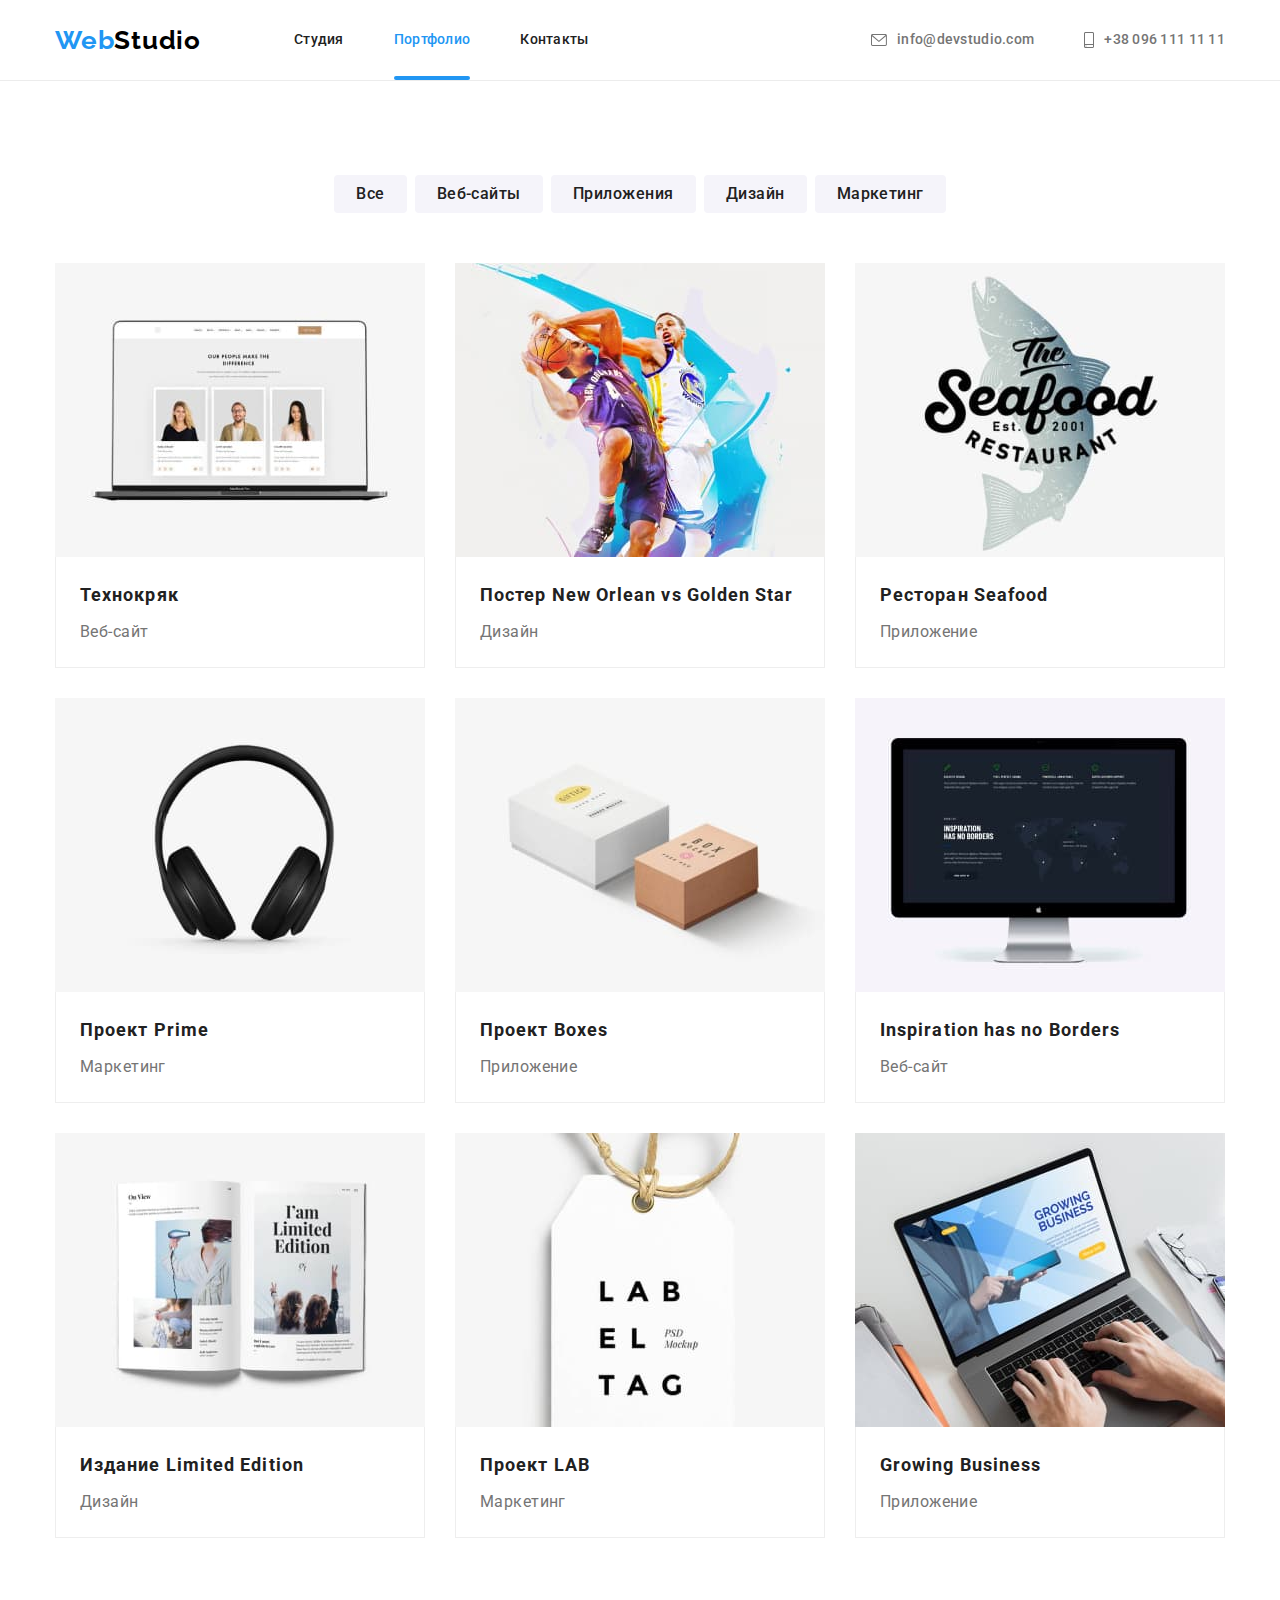
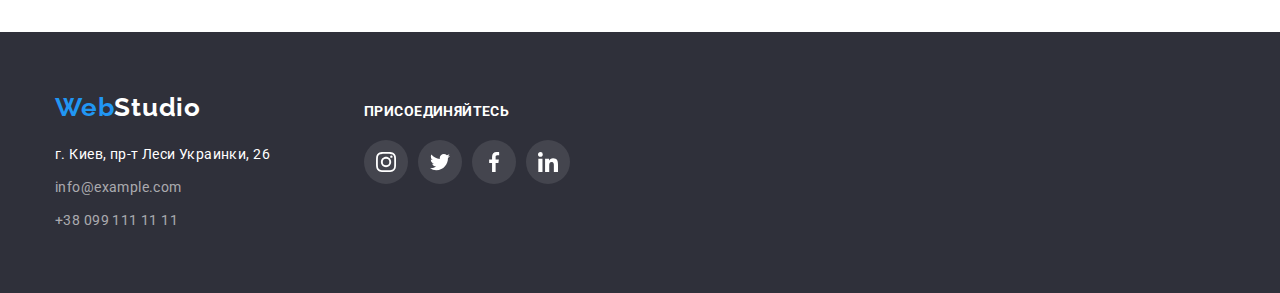
==== portfolio.html @ bb290eb8 "Initial commit" ====
<!DOCTYPE html>
<html lang="ru">
  <head>
    <meta charset="UTF-8" />
    <meta http-equiv="X-UA-Compatible" content="IE=edge" />
    <meta name="viewport" content="width=device-width, initial-scale=1.0" />
    <link rel="preconnect" href="https://fonts.googleapis.com" />
    <link rel="preconnect" href="https://fonts.gstatic.com" crossorigin />
    <link
      href="https://fonts.googleapis.com/css2?family=Raleway:wght@700&family=Roboto:wght@400;500;700;900&display=swap"
      rel="stylesheet"
    />
    <title>WebStudio</title>
    <!-- Normalize styles -->
    <link
      rel="stylesheet"
      href="https://cdnjs.cloudflare.com/ajax/libs/modern-normalize/1.1.0/modern-normalize.css"
    />
    <link rel="stylesheet" href="./styles/styles.css" />
  </head>
  <body>
    <!-- Header -->
    <header>
      <div class="container header-container">
        <!-- Navigation -->
        <nav class="nav-container">
          <a class="logo" href="./index.html">
            <span class="logo-color">Web</span>Studio</a
          >
          <ul class="nav-link-container">
            <li class="link-item">
              <a class="nav-link" href="./index.html">Студия</a>
            </li>
            <li class="link-item">
              <a class="nav-link current" href="./portfolio.html">Портфолио</a>
            </li>
            <li class="link-item">
              <a class="nav-link" href="#Contacts">Контакты</a>
            </li>
          </ul>
        </nav>
        <!--Contacts-->
        <ul class="head-contacts">
          <li class="contacts-item">
            <a class="contact-header" href="mailto:info@devstudio.com">
              <svg class="icon-contact" width="16" height="12">
                <use href="./images/icons.svg#icon-envelope"></use>
              </svg>
              info@devstudio.com</a
            >
          </li>
          <li class="contacts-item tel">
            <a class="contact-header" href="tel:+380961111111"
              ><svg class="icon-contact" width="10" height="16">
                <use href="./images/icons.svg#icon-smartphone"></use>
              </svg>
              +38 096 111 11 11</a
            >
          </li>
        </ul>
      </div>
    </header>
    <!-- Main -->
    <main>
      <!-- Works -->
      <section>
        <div class="container portfolio">
          <h1 class="visually-hidden">Примеры работ</h1>
          <!-- Works menu-->
          <ul class="works-menu">
            <li><button type="button" class="works-btn">Все</button></li>
            <li><button type="button" class="works-btn">Веб-сайты</button></li>
            <li><button type="button" class="works-btn">Приложения</button></li>
            <li><button type="button" class="works-btn">Дизайн</button></li>
            <li><button type="button" class="works-btn">Маркетинг</button></li>
          </ul>
          <!-- Work examples-->
          <ul class="work-examples">
            <li class="work-item">
              <a class="work-item-link" href="#">
                <div class="work-item-popup">
                  <img
                    src="./images/works/works1.jpg"
                    alt="Пример работы"
                    width="370"
                    height="294"
                  />
                  <p class="works-title-info">
                    Ресурс предлагает комплексные предложения с разным уровнем
                    функционала и сервисов. Все это позволит посетителю получить
                    исчерпывающие сведения о компании или частном лице.
                  </p>
                </div>
                <div class="work-item-info">
                  <h2 class="works-title">Технокряк</h2>
                  <p class="works-type">Веб-сайт</p>
                </div>
              </a>
            </li>
            <li class="work-item">
              <a class="work-item-link" href="#">
                <div class="work-item-popup">
                  <img
                    src="./images/works/works2.jpg"
                    alt="Пример работы"
                    width="370"
                    height="294"
                  />
                  <p class="works-title-info">
                    Ресурс предлагает комплексные предложения с разным уровнем
                    функционала и сервисов. Все это позволит посетителю получить
                    исчерпывающие сведения о компании или частном лице.
                  </p>
                </div>

                <div class="work-item-info">
                  <h2 class="works-title">
                    Постер <span lang="en">New Orlean vs Golden Star</span>
                  </h2>
                  <p class="works-type">Дизайн</p>
                </div>
              </a>
            </li>
            <li class="work-item">
              <a class="work-item-link" href="#">
                <div class="work-item-popup">
                  <img
                    src="./images/works/works3.jpg"
                    alt="Пример работы"
                    width="370"
                    height="294"
                  />
                  <p class="works-title-info">
                    Ресурс предлагает комплексные предложения с разным уровнем
                    функционала и сервисов. Все это позволит посетителю получить
                    исчерпывающие сведения о компании или частном лице.
                  </p>
                </div>
                <div class="work-item-info">
                  <h2 class="works-title">
                    Ресторан <span lang="en">Seafood</span>
                  </h2>
                  <p class="works-type">Приложение</p>
                </div>
              </a>
            </li>
            <li class="work-item">
              <a class="work-item-link" href="#">
                <div class="work-item-popup">
                  <img
                    src="./images/works/works4.jpg"
                    alt="Пример работы"
                    width="370"
                    height="294"
                  />
                  <p class="works-title-info">
                    Ресурс предлагает комплексные предложения с разным уровнем
                    функционала и сервисов. Все это позволит посетителю получить
                    исчерпывающие сведения о компании или частном лице.
                  </p>
                </div>
                <div class="work-item-info">
                  <h2 class="works-title">
                    Проект <span lang="en">Prime</span>
                  </h2>
                  <p class="works-type">Маркетинг</p>
                </div>
              </a>
            </li>
            <li class="work-item">
              <a class="work-item-link" href="#">
                <div class="work-item-popup">
                  <img
                    src="./images/works/works5.jpg"
                    alt="Пример работы"
                    width="370"
                    height="294"
                  />
                  <p class="works-title-info">
                    Ресурс предлагает комплексные предложения с разным уровнем
                    функционала и сервисов. Все это позволит посетителю получить
                    исчерпывающие сведения о компании или частном лице.
                  </p>
                </div>
                <div class="work-item-info">
                  <h2 class="works-title">
                    Проект <span lang="en">Boxes</span>
                  </h2>
                  <p class="works-type">Приложение</p>
                </div>
              </a>
            </li>
            <li class="work-item">
              <a class="work-item-link" href="#">
                <div class="work-item-popup">
                  <img
                    src="./images/works/works6.jpg"
                    alt="Пример работы"
                    width="370"
                    height="294"
                  />
                  <p class="works-title-info">
                    Ресурс предлагает комплексные предложения с разным уровнем
                    функционала и сервисов. Все это позволит посетителю получить
                    исчерпывающие сведения о компании или частном лице.
                  </p>
                </div>
                <div class="work-item-info">
                  <h2 class="works-title" lang="en">
                    Inspiration has no Borders
                  </h2>
                  <p class="works-type">Веб-сайт</p>
                </div>
              </a>
            </li>
            <li class="work-item">
              <a class="work-item-link" href="#">
                <div class="work-item-popup">
                  <img
                    src="./images/works/works7.jpg"
                    alt="Пример работы"
                    width="370"
                    height="294"
                  />
                  <p class="works-title-info">
                    Ресурс предлагает комплексные предложения с разным уровнем
                    функционала и сервисов. Все это позволит посетителю получить
                    исчерпывающие сведения о компании или частном лице.
                  </p>
                </div>
                <div class="work-item-info">
                  <h2 class="works-title">
                    Издание <span lang="en">Limited Edition</span>
                  </h2>
                  <p class="works-type">Дизайн</p>
                </div>
              </a>
            </li>
            <li class="work-item">
              <a class="work-item-link" href="#">
                <div class="work-item-popup">
                  <img
                    src="./images/works/works8.jpg"
                    alt="Пример работы"
                    width="370"
                    height="294"
                  />
                  <p class="works-title-info">
                    Ресурс предлагает комплексные предложения с разным уровнем
                    функционала и сервисов. Все это позволит посетителю получить
                    исчерпывающие сведения о компании или частном лице.
                  </p>
                </div>
                <div class="work-item-info">
                  <h2 class="works-title">Проект LAB</h2>
                  <p class="works-type">Маркетинг</p>
                </div>
              </a>
            </li>
            <li class="work-item">
              <a class="work-item-link" href="#">
                <div class="work-item-popup">
                  <img
                    src="./images/works/works9.jpg"
                    alt="Пример работы"
                    width="370"
                    height="294"
                  />
                  <p class="works-title-info">
                    Ресурс предлагает комплексные предложения с разным уровнем
                    функционала и сервисов. Все это позволит посетителю получить
                    исчерпывающие сведения о компании или частном лице.
                  </p>
                </div>
                <div class="work-item-info">
                  <h2 class="works-title" lang="en">Growing Business</h2>
                  <p class="works-type">Приложение</p>
                </div>
              </a>
            </li>
          </ul>
        </div>
      </section>
    </main>
    <!-- Footer -->
    <footer>
      <div class="container footer-container">
        <div>
          <a class="logo logo-footer" href="./index.html">
            <span class="logo-color">Web</span
            ><span class="logo-color-footer">Studio</span></a
          >
          <address id="Contacts">
            <ul>
              <li class="adress-item">
                <a
                  class="address-footer"
                  href="https://goo.gl/maps/XzDrCH9YL9LTSnce7"
                  target="_blank"
                  rel="noopener noreferrer"
                  >г. Киев, пр-т Леси Украинки, 26</a
                >
              </li>
              <li class="adress-item">
                <a class="contact-footer" href="mailto:info@example.com"
                  >info@example.com</a
                >
              </li>
              <li class="adress-item">
                <a class="contact-footer" href="tel:+380991111111"
                  >+38 099 111 11 11</a
                >
              </li>
            </ul>
          </address>
        </div>
        <div class="social-link-bloc">
          <p class="social-link-title">Присоединяйтесь</p>
          <ul class="social-link-list footer">
            <li class="social-item footer">
              <a
                class="social-link-item footer"
                href="#"
                target="_blank"
                rel="noopener noreferrer"
                aria-label="instagram"
                ><svg class="social-link" width="20" height="20">
                  <use href="./images/icons.svg#icon-instagram"></use>
                </svg>
              </a>
            </li>
            <li class="social-item footer">
              <a
                class="social-link-item footer"
                href="#"
                target="_blank"
                rel="noopener noreferrer"
                aria-label="instagram"
                ><svg class="social-link" width="20" height="20">
                  <use href="./images/icons.svg#icon-twitter"></use>
                </svg>
              </a>
            </li>
            <li class="social-item footer">
              <a
                class="social-link-item footer"
                href="#"
                target="_blank"
                rel="noopener noreferrer"
                aria-label="instagram"
                ><svg class="social-link" width="20" height="20">
                  <use href="./images/icons.svg#icon-facebook"></use>
                </svg>
              </a>
            </li>
            <li class="social-item footer">
              <a
                class="social-link-item footer"
                href="#"
                target="_blank"
                rel="noopener noreferrer"
                aria-label="instagram"
                ><svg class="social-link" width="20" height="20">
                  <use href="./images/icons.svg#icon-linkedin"></use>
                </svg>
              </a>
            </li>
          </ul>
        </div>
      </div>
    </footer>
  </body>
</html>
---- styles/styles.css ----
:root {
  /* fonts */
  --logo-font: "Raleway";
  --main-font: "Roboto";

  /* colors */
  --main-theme: #ffffff;
  --secondary-theme: #f5f4fa;
  --accent-theme: #2f303a;

  --main-txt-color: #757575;
  --secondary-txt-color: #212121;
  --tertiary-txt-color: #ffffff;
  --accent-color: #2196f3;
  --icon-color: #afb1b8;

  /* transition-timing */
  --transform-anim: 250ms cubic-bezier(0.4, 0, 0.2, 1);
}

li {
  list-style: none;
}
a {
  text-decoration: none;

  color: var(--main-txt-color);
}

a:focus {
  outline: none;
}

button:focus {
  outline: none;
}

.visually-hidden {
  position: absolute;
  width: 1px;
  height: 1px;
  margin: -1px;
  border: 0;
  padding: 0;
  white-space: nowrap;
  clip-path: inset(100%);
  clip: rect(0 0 0 0);
  overflow: hidden;
}

/* Body */
body {
  font-family: var(--main-font), sans-serif;
  color: var(--main-txt-color);
  background-color: var(--main-theme);
  font-size: 14px;
  line-height: 1.71;
  letter-spacing: 0.03em;
}

h1,
h2,
h3,
h4,
p {
  margin: 0;
}

img {
  display: block;
  max-width: 100%;
  height: auto;
}
ul {
  padding: 0px;
  margin: 0px;
}

.container {
  width: 1200px;
  padding: 0 15px;
  margin-right: auto;
  margin-left: auto;
}

/* Header */
header {
  border-bottom: 1px solid #ececec;
  /* background-color: #ffffff;
  box-shadow: 0px 4px 4px rgba(0, 0, 0, 0.25); */
}

.header-container {
  display: flex;
  align-items: center;
}

.logo {
  padding-top: 25px;
  padding-bottom: 24px;

  font-family: var(--logo-font);
  font-weight: 700;
  font-size: 26px;
  line-height: 1.19;
  letter-spacing: 0.03em;
  color: #000000;
  margin-right: 93px;
  display: block;
}

.logo-color {
  color: var(--accent-color);
}

/* Navigation */
.nav-link {
  padding: 32px 0px;

  font-weight: 500;
  line-height: 1.14;
  letter-spacing: 0.02em;
  color: var(--secondary-txt-color);
  position: relative;

  transition: color var(--transform-anim);
}

.nav-link:hover,
.nav-link:focus {
  color: var(--accent-color);
}

.nav-link-container > .link-item {
  position: relative;
}

.current {
  color: var(--accent-color);
}

.current::after {
  position: absolute;
  display: block;

  content: "";
  bottom: -1px;
  width: 100%;
  height: 4px;
  background-color: var(--accent-color);
  border-radius: 2px;
}

.nav-container {
  display: flex;
  align-items: center;
}

.nav-link-container {
  display: flex;
}

.link-item:not(:last-child) {
  margin-right: 50px;
}

/* Contacts */
.contact-header {
  padding: 32px 0px;
  font-weight: 500;
  display: flex;
  align-items: center;
  line-height: 1.14;
  letter-spacing: 0.02em;
  color: var(--main-txt-color);

  transition: color var(--transform-anim);
}

.contact-header:hover,
.contact-header:focus {
  color: var(--accent-color);
}

.contacts-item {
  color: var(--main-txt-color);
}

.contacts-item:not(:first-child) {
  margin-left: 50px;
}

.head-contacts {
  display: flex;
  margin-left: auto;
}

.icon-contact {
  margin-right: 10px;
  fill: currentColor;
}
section {
  padding-top: 94px;
  padding-bottom: 94px;
}

/* Hero */

.hero-section {
  padding-top: 200px;
  padding-bottom: 200px;
  max-width: 1600px;
  margin: 0 auto;

  text-align: center;

  background: rgba(47, 48, 58, 0.4);
  background-image: linear-gradient(
      0deg,
      rgba(47, 48, 58, 0.4) 0%,
      rgba(47, 48, 58, 0.4) 100%
    ),
    url(../images/hero/hero.jpg);

  background-position: center;
  background-repeat: no-repeat;
  background-color: var(--accent-theme);
}

.container.hero {
}

.hero-title {
  max-width: 700px;
  margin-left: auto;
  margin-right: auto;

  font-weight: 900;
  font-size: 44px;
  line-height: 1.36;
  letter-spacing: 0.06em;
  text-transform: uppercase;
  color: var(--tertiary-txt-color);
}

.main-btn {
  margin-top: 30px;
  width: 200px;
  height: 50px;

  font-family: "Roboto";
  font-weight: 700;
  font-size: 16px;
  line-height: 1.88;
  text-align: center;
  letter-spacing: 0.06em;
  color: var(--tertiary-txt-color);
  background-color: var(--accent-color);
  box-shadow: 0px 4px 4px rgba(0, 0, 0, 0.15);
  border: 0px;
  border-radius: 4px;
  cursor: pointer;

  transition: background-color var(--transform-anim);
}

.main-btn:hover,
.main-btn:focus {
  background-color: #188ce8;
}

.backdrop {
  position: absolute;
  z-index: 5;
  top: 0;
  left: 0;

  position: fixed;
  width: 100vw;
  height: 100vh;

  background-color: rgba(0, 0, 0, 0.2);
  visibility: visible;
  pointer-events: initial;
  transition: opacity var(--transform-anim);
}

.backdrop.is-hidden {
  visibility: hidden;
  opacity: 0;
  pointer-events: none;
}

.backdrop.is-hidden .hero-modal {
  transform: translate(-50%, -50%) scale(0.5);
}

.hero-modal {
  position: absolute;
  top: 50%;
  left: 50%;
  transform: translate(-50%, -50%) scale(1);
  transition: transform var(--transform-anim);

  display: flex;
  min-width: 528px;
  min-height: 581px;

  background-color: #ffffff;
  box-shadow: 0px 1px 3px rgba(0, 0, 0, 0.12), 0px 1px 1px rgba(0, 0, 0, 0.14),
    0px 2px 1px rgba(0, 0, 0, 0.2);
  border-radius: 4px;
}

.btn-modal-close {
  position: absolute;
  top: 8px;
  right: 8px;
  width: 30px;
  height: 30px;
  padding: 0;

  display: flex;
  justify-content: center;
  align-items: center;

  border: 1px solid rgba(0, 0, 0, 0.1);
  border-radius: 50%;
  background-color: #ffffff;
  outline: #000000;
}

/* Benefits */

.benefits-list {
  display: flex;
  flex-wrap: wrap;
}

.benefits-item {
  width: 270px;
}

.benefits-item:not(:last-child) {
  margin-right: 30px;
}

.icon-benefits {
  width: 100%;
  height: 120px;
  margin-bottom: 30px;

  display: flex;
  justify-content: center;
  align-items: center;

  border-radius: 4px;
  background-color: var(--secondary-theme);
}

.benefits-subtitle {
  margin-bottom: 10px;

  font-size: 14px;
  font-weight: 700;
  line-height: 1.14;
  text-transform: uppercase;
  color: var(--secondary-txt-color);
}

/* Services */

.services {
  padding-top: 0;
}

.section-title {
  text-align: center;
  margin-bottom: 50px;

  font-weight: 700;
  font-size: 36px;
  line-height: 1.17;
  color: var(--secondary-txt-color);
  letter-spacing: 0.03em;
}

.selection-list {
  display: flex;
  flex-wrap: wrap;
}

.selection-item {
  position: relative;
  display: block;
}

.selection-item:not(:last-child) {
  margin-right: 30px;
}

.selection-item-text {
  display: flex;
  position: absolute;
  z-index: 4;

  width: 100%;
  height: 70px;
  bottom: 0;
  align-items: center;
  justify-content: center;

  color: #ffffff;
  background-color: rgba(47, 48, 58, 0.8);

  font-size: 14px;
  font-weight: 700;
  line-height: 1.14;
  text-transform: uppercase;
}

/* Team */

.team-list {
  display: flex;
  flex-direction: row;
}

.team-item {
  background: #ffffff;
  box-shadow: 0px 1px 3px rgba(0, 0, 0, 0.12), 0px 1px 1px rgba(0, 0, 0, 0.14),
    0px 2px 1px rgba(0, 0, 0, 0.2);
  border-radius: 0px 0px 4px 4px;
}

.team-item:not(:last-child) {
  margin-right: 30px;
}

.team-subtitle {
  margin-top: 30px;
  margin-bottom: 10px;

  font-weight: 500;
  font-size: 16px;
  line-height: 1.19;
  text-align: center;
  color: var(--secondary-txt-color);
}

.section-team {
  background-color: var(--secondary-theme);
}

.container.team {
}

.job-title {
  margin-bottom: 16px;

  font-size: 16px;
  line-height: 1.19;
  text-align: center;
}

.social-item {
  width: 44px;
  height: 44px;
}

.social-item:not(:last-child) {
  margin-right: 10px;
}

.social-link-list {
  margin-bottom: 30px;

  display: flex;
  justify-content: center;
}

.social-link-item {
  display: flex;
  align-items: center;
  justify-content: center;
  width: 100%;
  height: 100%;
  border-radius: 50%;
  color: var(--icon-color);

  transition: color var(--transform-anim),
    background-color var(--transform-anim);
}

.social-link-item:hover,
.social-link-item:focus {
  color: #ffffff;
  background-color: var(--accent-color);
}
.social-link {
  fill: currentColor;
}

/* Regular customers */

.customers-title {
  display: flex;
  justify-content: center;
}

.customers-item {
  width: 170px;
  height: 92px;

  display: flex;
  align-items: center;
  justify-content: center;
}

.customers-link-item {
  border: 1px solid var(--icon-color);
  border-radius: 4px;

  transition: color var(--transform-anim), border-color var(--transform-anim);
}

.customers-item:not(:last-child) {
  margin-right: 30px;
}

.customers-link-item:hover,
.customers-link-item:focus {
  color: var(--accent-color);
  border-color: var(--accent-color);
}

.customers-link-item {
  display: flex;
  align-items: center;
  justify-content: center;
  width: 100%;
  height: 100%;

  color: var(--icon-color);
}

.icon-customers {
  fill: currentColor;
  transition: color var(--transform-anim), border-color var(--transform-anim);
}

/* Portfolio */

.works-menu {
  display: flex;
  justify-content: center;
  margin-bottom: 50px;
}

.works-menu li:not(:last-child) {
  margin-right: 8px;
}

.works-btn {
  padding: 6px 22px;

  font-weight: 500;
  font-size: 16px;
  line-height: 1.62;
  text-align: center;
  letter-spacing: 0.03em;
  border: 0px;
  color: var(--secondary-txt-color);
  background-color: var(--secondary-theme);
  border-radius: 4px;
  cursor: pointer;

  transition: color var(--transform-anim),
    background-color var(--transform-anim), box-shadow var(--transform-anim);
}

.works-btn:hover,
.works-btn:focus {
  color: var(--tertiary-txt-color);
  background-color: var(--accent-color);
  box-shadow: 0px 3px 1px rgba(0, 0, 0, 0.1), 0px 1px 2px rgba(0, 0, 0, 0.08),
    0px 2px 2px rgba(0, 0, 0, 0.12);
}

.work-examples {
  display: flex;
  flex-wrap: wrap;
  margin: -15px;
}

.work-item {
  width: 370px;
  margin: 15px;
}

.work-item-link {
  position: relative;
  display: block;

  transition: box-shadow var(--transform-anim);
}

.work-item-link:hover,
.work-item-link:focus {
  /* display: block; */

  box-shadow: 0px 1px 1px rgba(0, 0, 0, 0.12), 0px 4px 4px rgba(0, 0, 0, 0.06),
    1px 4px 6px rgba(0, 0, 0, 0.16);
}

.work-item:nth-child(3n) {
  margin-right: 0px;
}

.work-item-popup {
  position: relative;
  overflow: hidden;
}

.works-title-info {
  display: flex;

  position: absolute;
  top: 0;
  width: 100%;
  height: 294px;
  padding: 24px;

  align-items: center;
  justify-content: center;

  font-size: 18px;
  line-height: 1.56;
  color: #ffffff;
  background-color: rgba(33, 150, 243, 0.9);

  transform: translateY(100%);
  opacity: 0;
  transition: opacity var(--transform-anim), transform var(--transform-anim);
}

.work-item-link:hover .works-title-info,
.work-item-link:focus .works-title-info {
  opacity: 1;
  transform: translateY(0%);
}

.works-title {
  font-weight: 700;
  font-size: 18px;
  line-height: 2;
  letter-spacing: 0.06em;
  color: var(--secondary-txt-color);
}

.works-type {
  font-size: 16px;
  line-height: 1.88;
}

.work-item-info {
  padding: 20px 24px;

  border-right: 1px solid #eeeeee;
  border-bottom: 1px solid #eeeeee;
  border-left: 1px solid #eeeeee;
}

.works-title {
  margin-bottom: 4px;
}

/* Footer */
footer {
  padding-top: 60px;
  padding-bottom: 60px;

  background-color: var(--accent-theme);
}

.footer-container {
  display: flex;
  align-items: baseline;
}

.logo.logo-footer {
  margin-bottom: 20px;
  padding-top: 0;
  padding-bottom: 0;
}

.logo-color-footer {
  color: var(--tertiary-txt-color);
}

.adress-item:not(:last-child) {
  margin-bottom: 9px;
}

.contact-footer {
  font-style: normal;
  line-height: 1.71;
  color: rgba(255, 255, 255, 0.6);

  transition: color var(--transform-anim);
}

.address-footer {
  font-style: normal;
  line-height: 1.71;
  color: var(--tertiary-txt-color);

  transition: color var(--transform-anim);
}

.address-footer:hover,
.address-footer:focus,
.contact-footer:hover,
.contact-footer:focus {
  color: var(--accent-color);
}

.social-link-bloc {
  margin-left: 70px;
}

.social-link-title {
  margin-bottom: 20px;

  font-weight: 700;
  line-height: 1.14;
  text-transform: uppercase;
  color: #ffffff;
}

.social-link-list.footer {
  margin-bottom: 0;
}

.social-link-item.footer {
  color: #ffffff;
}

.social-item.footer {
  background-color: rgba(255, 255, 255, 0.1);
  border-radius: 50%;
}
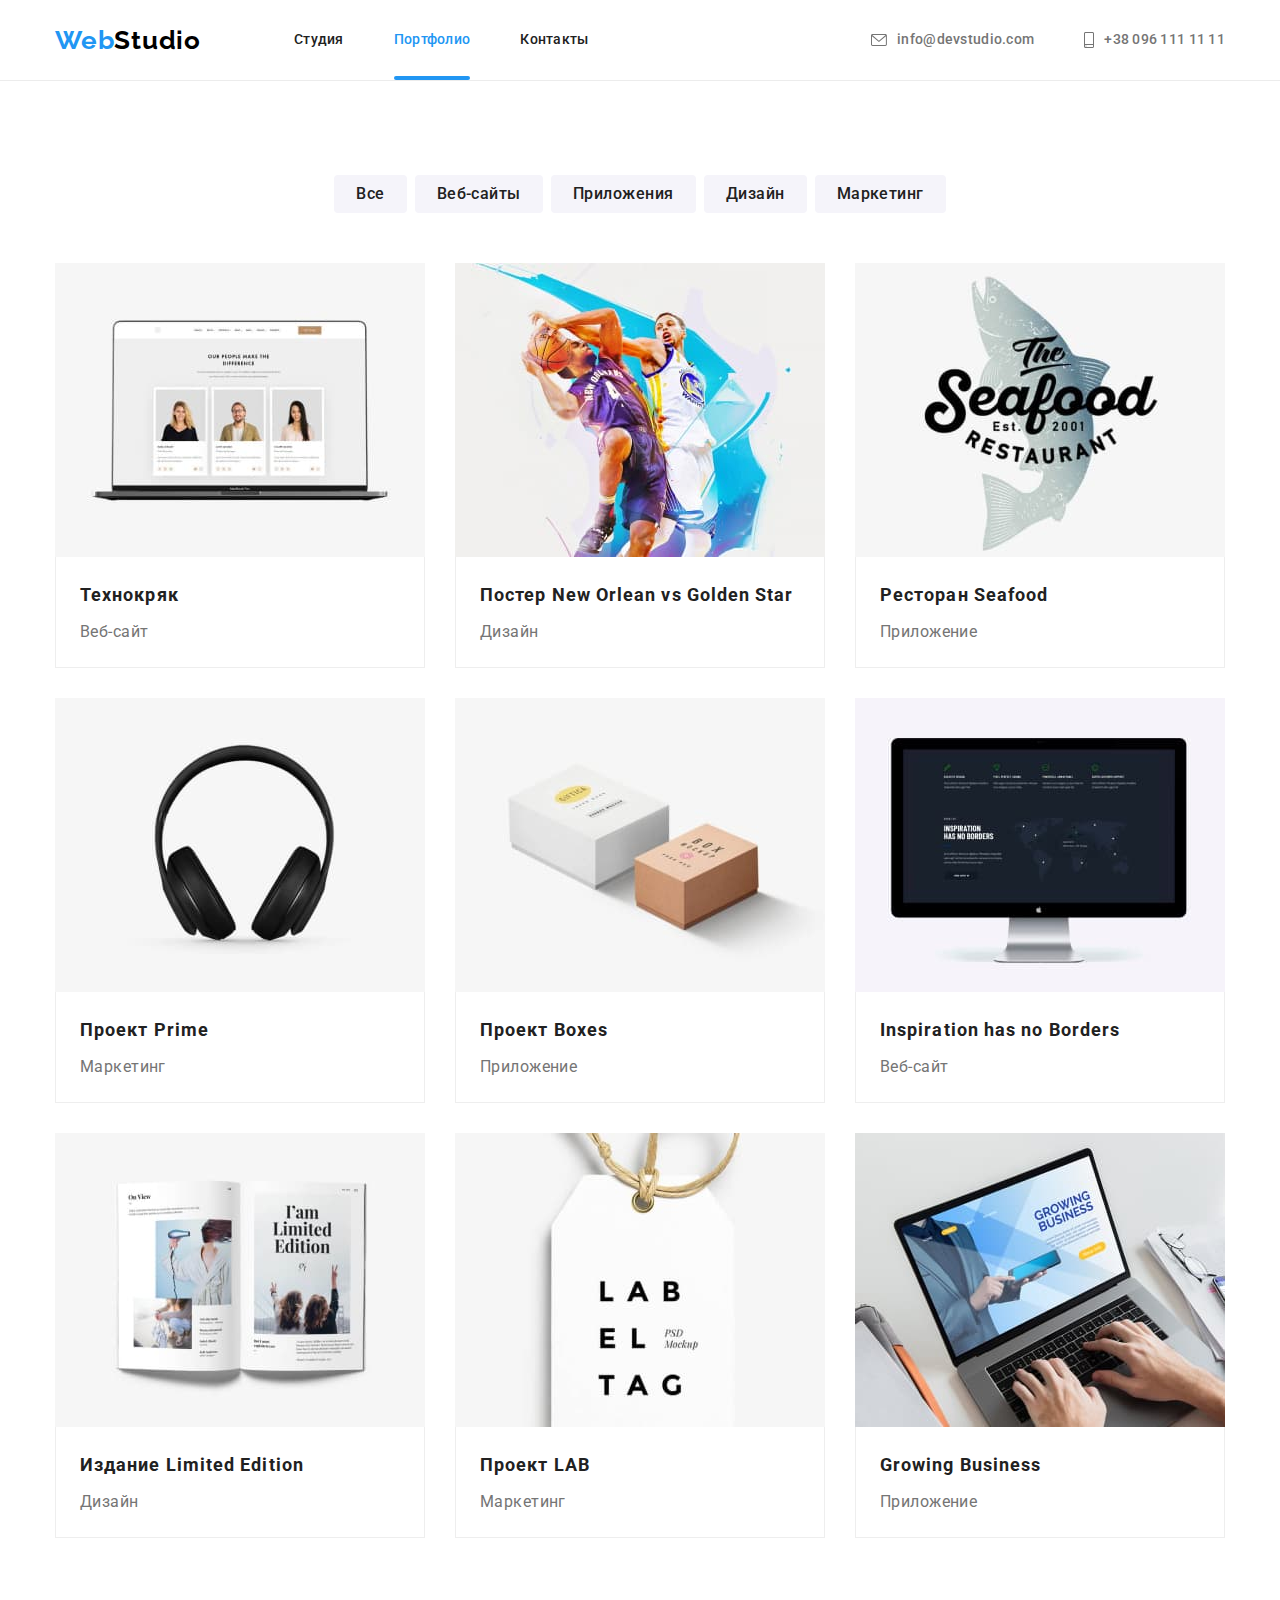
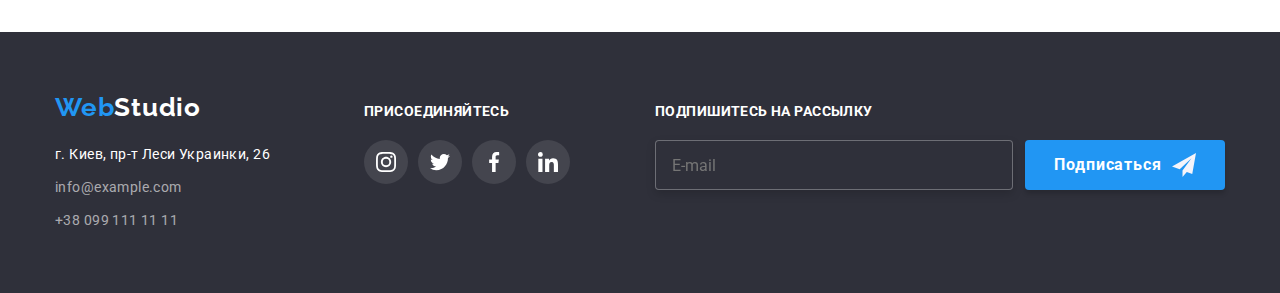
==== commit e8405dda: "add subscribe to portfolio" ====
--- a/portfolio.html
+++ b/portfolio.html
@@ -367,6 +367,24 @@
             </li>
           </ul>
         </div>
+        <div class="subscribe-bloc">
+          <p class="subscribe">Подпишитесь на рассылку</p>
+          <form class="subscribe-form">
+            <label>
+              <input
+                class="subscribe-input"
+                type="email"
+                placeholder="E-mail"
+              />
+            </label>
+            <button class="btn-subscribe" type="submit">
+              Подписаться
+              <svg class="icon-send" width="24" height="24">
+                <use href="./images/icons.svg#icon-send"></use>
+              </svg>
+            </button>
+          </form>
+        </div>
       </div>
     </footer>
   </body>
--- a/styles/styles.css
+++ b/styles/styles.css
@@ -243,7 +243,9 @@
   color: var(--tertiary-txt-color);
 }
 
-.main-btn {
+.main-btn,
+.form-submit,
+.btn-subscribe {
   margin-top: 30px;
   width: 200px;
   height: 50px;
@@ -265,9 +267,13 @@
 }
 
 .main-btn:hover,
-.main-btn:focus {
+.main-btn:focus,
+.form-submit:hover,
+.form-submit:focus {
   background-color: #188ce8;
 }
+
+/* Backdrop */
 
 .backdrop {
   position: absolute;
@@ -290,6 +296,8 @@
   opacity: 0;
   pointer-events: none;
 }
+
+/* Modal */
 
 .backdrop.is-hidden .hero-modal {
   transform: translate(-50%, -50%) scale(0.5);
@@ -302,9 +310,10 @@
   transform: translate(-50%, -50%) scale(1);
   transition: transform var(--transform-anim);
 
-  display: flex;
+  display: block;
   min-width: 528px;
   min-height: 581px;
+  padding: 40px;
 
   background-color: #ffffff;
   box-shadow: 0px 1px 3px rgba(0, 0, 0, 0.12), 0px 1px 1px rgba(0, 0, 0, 0.14),
@@ -328,6 +337,149 @@
   border-radius: 50%;
   background-color: #ffffff;
   outline: #000000;
+}
+
+.btn-modal-close:hover,
+.btn-modal-close:focus {
+  fill: var(--accent-color);
+}
+
+/* Form */
+
+.form {
+  text-align: center;
+}
+
+.form div {
+  position: relative;
+}
+
+.form-title {
+  font-weight: 700;
+  font-size: 20px;
+  line-height: 1.15;
+  text-align: center;
+  letter-spacing: 0.03em;
+  color: var(--secondary-txt-color);
+}
+
+.form-field:not(:last-child) {
+  margin-bottom: 10px;
+}
+
+.form-field.comment {
+  margin-bottom: 20px;
+}
+
+.form-input {
+  width: 100%;
+  height: 40px;
+  padding-left: 42px;
+
+  font-size: 14px;
+  line-height: 1.14;
+  letter-spacing: 0.01em;
+
+  color: var(--main-txt-color);
+  border: 1px solid rgba(33, 33, 33, 0.2);
+  border-radius: 4px;
+  outline: none;
+}
+
+.form-input:focus {
+  border-color: var(--accent-color);
+}
+
+.form-input:focus + svg {
+  fill: var(--accent-color);
+}
+
+.form-input.comment {
+  height: 120px;
+  padding: 12px 16px;
+}
+
+.form-input.comment::placeholder {
+  color: rgba(117, 117, 117, 0.5);
+}
+
+.form-field div {
+  position: relative;
+}
+
+.icon-form {
+  position: absolute;
+
+  left: 0;
+  top: 50%;
+
+  transform: translateY(-50%) translateX(14px);
+  fill: var(--secondary-txt-color);
+}
+
+.form-label {
+  display: block;
+  text-align: left;
+  font-size: 12px;
+  line-height: 1.7;
+  letter-spacing: 0.01em;
+}
+
+textarea {
+  resize: none;
+}
+
+.policy {
+  display: flex;
+  align-items: center;
+  justify-content: center;
+
+  font-size: 14px;
+  line-height: 1.71;
+  letter-spacing: 0.03em;
+  color: var(--main-txt-color);
+}
+
+.checkbox-icon-off {
+  display: flex;
+  align-items: center;
+  justify-content: center;
+  width: 16px;
+  height: 15px;
+  margin-right: 7px;
+
+  border: 2px solid var(--secondary-txt-color);
+  border-radius: 2px;
+}
+
+.icon-checkbox {
+  display: flex;
+  left: 0;
+  opacity: 0;
+
+  width: 16px;
+  height: 15px;
+
+  border-radius: 2px;
+  border-color: var(--accent-color);
+}
+
+.checkbox:checked + .checkbox-icon-off {
+  border-color: var(--accent-color);
+}
+
+.checkbox:checked + .checkbox-icon-off .icon-checkbox {
+  opacity: 1;
+  background-color: var(--accent-color);
+  fill: var(--main-theme);
+}
+
+.form-submit {
+}
+
+.agreement {
+  text-decoration: underline;
+  color: var(--accent-color);
 }
 
 /* Benefits */
@@ -729,7 +881,8 @@
   margin-left: 70px;
 }
 
-.social-link-title {
+.social-link-title,
+.subscribe {
   margin-bottom: 20px;
 
   font-weight: 700;
@@ -750,3 +903,39 @@
   background-color: rgba(255, 255, 255, 0.1);
   border-radius: 50%;
 }
+
+.subscribe-bloc {
+  margin-left: auto;
+}
+
+.subscribe-form {
+  display: flex;
+  justify-content: center;
+}
+
+.btn-subscribe {
+  display: flex;
+  align-items: center;
+  justify-content: center;
+  margin-top: 0;
+}
+
+.subscribe-input {
+  width: 358px;
+  height: 50px;
+  margin-right: 12px;
+  padding: 0px 16px;
+
+  border: 1px solid rgba(255, 255, 255, 0.3);
+  filter: drop-shadow(0px 4px 4px rgba(0, 0, 0, 0.15));
+  border-radius: 4px;
+  background-color: var(--accent-theme);
+  color: rgba(255, 255, 255, 0.6);
+  font-size: 16px;
+  line-height: 1.25;
+}
+
+.icon-send {
+  margin-left: 10px;
+  fill: var(--secondary-theme);
+}
